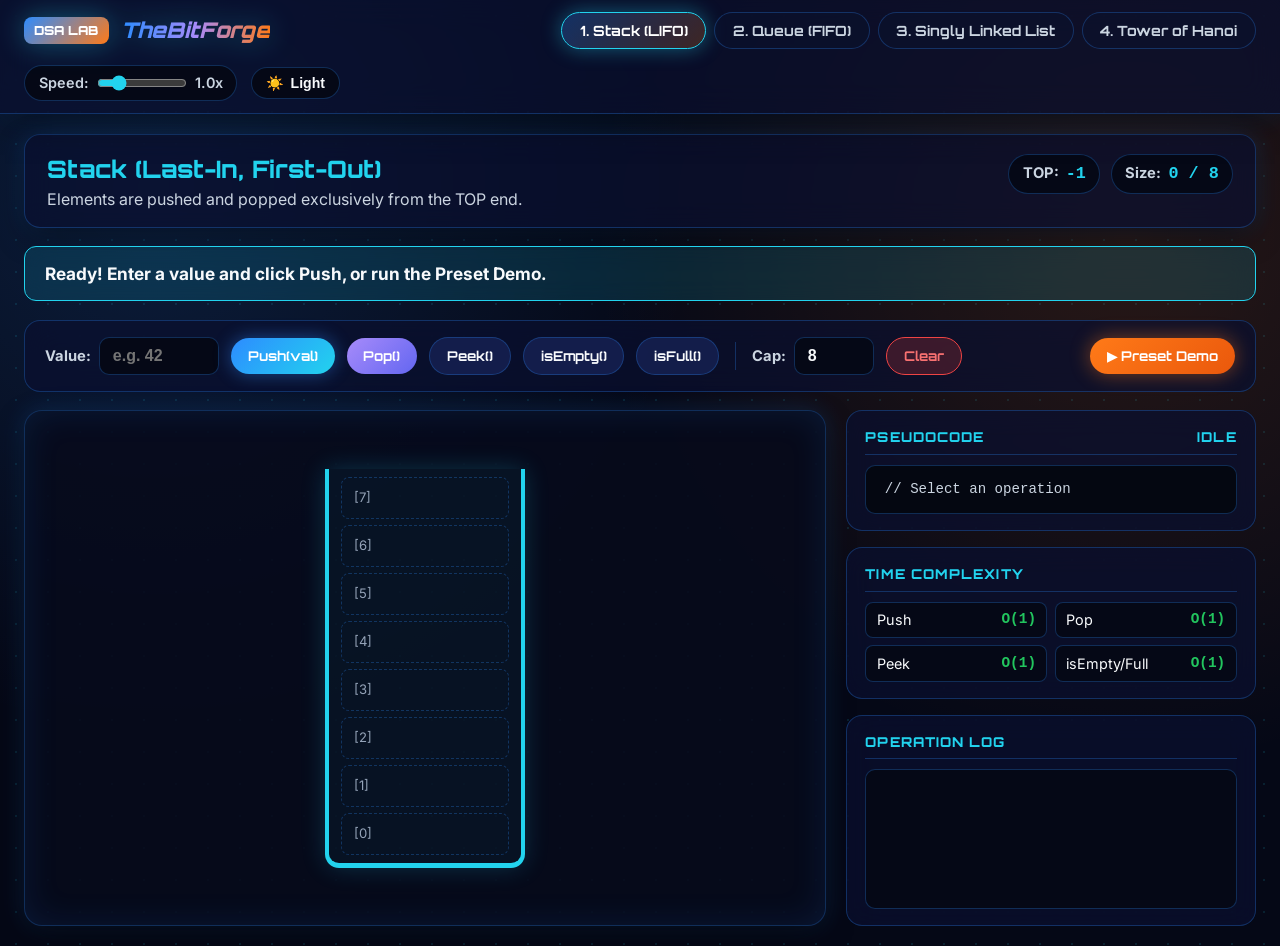
==== dsa-lab.html @ 15dcca4d "Initial website upload" ====
<!DOCTYPE html>
<html lang="en" data-theme="dark">
<head>
  <meta charset="UTF-8">
  <meta name="viewport" content="width=device-width, initial-scale=1.0, viewport-fit=cover">
  <meta name="theme-color" content="#0f5ad6">
  <meta name="apple-mobile-web-app-capable" content="yes">
  <meta name="apple-mobile-web-app-status-bar-style" content="black-translucent">
  <meta name="apple-mobile-web-app-title" content="DS Demo">
  <meta name="application-name" content="DS Demo">
  <meta name="mobile-web-app-capable" content="yes">
  <link rel="icon" type="image/png" sizes="32x32" href="assets/icons/favicon-32.png">
  <link rel="icon" type="image/png" sizes="192x192" href="assets/icons/icon-192.png">
  <link rel="apple-touch-icon" sizes="180x180" href="assets/icons/apple-touch-icon.png">
  <link rel="manifest" href="manifest.json">
  <title>DS Demo — Interactive DSA Lab</title>
  <link rel="preconnect" href="https://fonts.googleapis.com">
  <link rel="preconnect" href="https://fonts.gstatic.com" crossorigin>
  <link href="https://fonts.googleapis.com/css2?family=Inter:wght@400;500;600;700;800&family=Orbitron:ital,wght@0,700;0,800;0,900;1,800;1,900&display=swap" rel="stylesheet">
  <style>
    /* ==========================================================================
       THEBITFORGE NEON-GLOW THEME PALETTE (Dark & Light Modes)
       ========================================================================== */
    :root[data-theme="dark"] {
      --bg-primary: #050816;
      --bg-secondary: rgba(10, 16, 48, 0.72);
      --bg-tertiary: rgba(22, 34, 82, 0.85);
      --bg-canvas: rgba(7, 11, 28, 0.88);
      --text-primary: #f8fafc;
      --text-secondary: #cbd5e1;
      --text-muted: #94a3b8;
      --border-color: rgba(45, 140, 255, 0.28);
      --accent-primary: #22d3ee;
      --accent-blue: #2d8cff;
      --accent-secondary: #a78bfa;
      --accent-orange: #ff7a18;
      --accent-hover: #0284c7;
      --success: #22c55e;
      --success-bg: rgba(34, 197, 94, 0.16);
      --warning: #ff7a18;
      --warning-bg: rgba(255, 122, 24, 0.18);
      --danger: #ef4444;
      --danger-bg: rgba(239, 68, 68, 0.2);
      --info-bg: rgba(34, 211, 238, 0.14);
      --node-bg: rgba(12, 20, 56, 0.9);
      --node-border: #22d3ee;
      --code-bg: #040711;
      --code-highlight: rgba(34, 211, 238, 0.25);
      --shadow: 0 10px 30px -5px rgba(0, 0, 0, 0.65), 0 0 25px rgba(45, 140, 255, 0.2);
    }

    :root[data-theme="light"] {
      --bg-primary: #f1f5f9;
      --bg-secondary: rgba(255, 255, 255, 0.9);
      --bg-tertiary: #e2e8f0;
      --bg-canvas: #f8fafc;
      --text-primary: #0f172a;
      --text-secondary: #334155;
      --text-muted: #64748b;
      --border-color: #cbd5e1;
      --accent-primary: #0284c7;
      --accent-blue: #2563eb;
      --accent-secondary: #7c3aed;
      --accent-orange: #ea580c;
      --accent-hover: #0369a1;
      --success: #16a34a;
      --success-bg: rgba(22, 163, 74, 0.12);
      --warning: #ea580c;
      --warning-bg: rgba(234, 88, 12, 0.12);
      --danger: #dc2626;
      --danger-bg: rgba(220, 38, 38, 0.12);
      --info-bg: rgba(2, 132, 199, 0.12);
      --node-bg: #ffffff;
      --node-border: #0284c7;
      --code-bg: #f1f5f9;
      --code-highlight: rgba(2, 132, 199, 0.22);
      --shadow: 0 10px 25px -5px rgba(15, 23, 42, 0.08);
    }

    * {
      box-sizing: border-box;
      margin: 0;
      padding: 0;
    }

    body {
      font-family: 'Inter', system-ui, -apple-system, sans-serif;
      background-color: var(--bg-primary);
      background-image:
        radial-gradient(circle at 12% 20%, rgba(45, 140, 255, 0.16) 0%, transparent 40%),
        radial-gradient(circle at 88% 25%, rgba(255, 122, 24, 0.14) 0%, transparent 40%),
        radial-gradient(rgba(34, 211, 238, 0.12) 1px, transparent 1px);
      background-size: 100% 100%, 100% 100%, 32px 32px;
      color: var(--text-primary);
      line-height: 1.5;
      font-size: 16px;
      min-height: 100vh;
      display: flex;
      flex-direction: column;
      transition: background-color 0.25s ease, color 0.25s ease;
    }

    header {
      background: var(--bg-secondary);
      backdrop-filter: blur(16px);
      -webkit-backdrop-filter: blur(16px);
      border-bottom: 1px solid var(--border-color);
      padding: 0.75rem 1.5rem;
      display: flex;
      flex-wrap: wrap;
      align-items: center;
      justify-content: space-between;
      gap: 1rem;
      position: sticky;
      top: 0;
      z-index: 100;
      box-shadow: var(--shadow);
    }

    .brand {
      display: flex;
      align-items: center;
      gap: 0.75rem;
      font-family: 'Orbitron', sans-serif;
      font-weight: 900;
      font-style: italic;
      font-size: 1.35rem;
      background: linear-gradient(92deg, var(--accent-primary) 0%, var(--accent-blue) 40%, var(--accent-secondary) 70%, var(--accent-orange) 100%);
      -webkit-background-clip: text;
      background-clip: text;
      color: transparent;
      filter: drop-shadow(0 0 14px rgba(34, 211, 238, 0.35));
    }

    .brand-badge {
      background: linear-gradient(135deg, var(--accent-blue), var(--accent-orange));
      color: #fff;
      padding: 0.25rem 0.65rem;
      border-radius: 8px;
      font-size: 0.78rem;
      font-style: normal;
      font-weight: 900;
      -webkit-text-fill-color: #ffffff;
    }

    nav.tabs {
      display: flex;
      gap: 0.5rem;
      flex-wrap: wrap;
    }

    .tab-btn {
      background: rgba(12, 18, 48, 0.45);
      color: var(--text-secondary);
      border: 1px solid var(--border-color);
      padding: 0.55rem 1.1rem;
      border-radius: 999px;
      font-family: 'Orbitron', sans-serif;
      font-size: 0.88rem;
      font-weight: 700;
      cursor: pointer;
      transition: all 0.25s ease;
    }

    .tab-btn:hover {
      border-color: var(--accent-primary);
      color: var(--text-primary);
      box-shadow: 0 0 15px rgba(34, 211, 238, 0.25);
    }

    .tab-btn.active {
      background: linear-gradient(135deg, rgba(45, 140, 255, 0.28), rgba(255, 122, 24, 0.22));
      color: #ffffff;
      border-color: var(--accent-primary);
      box-shadow: 0 0 20px rgba(34, 211, 238, 0.4);
    }

    .global-controls {
      display: flex;
      align-items: center;
      gap: 0.85rem;
    }

    .speed-control {
      display: flex;
      align-items: center;
      gap: 0.5rem;
      font-size: 0.9rem;
      font-weight: 600;
      color: var(--text-secondary);
      background: var(--bg-primary);
      padding: 0.4rem 0.85rem;
      border-radius: 999px;
      border: 1px solid var(--border-color);
    }

    .speed-control input[type="range"] {
      width: 90px;
      accent-color: var(--accent-primary);
      cursor: pointer;
    }

    .theme-btn {
      background: var(--bg-primary);
      color: var(--text-primary);
      border: 1px solid var(--border-color);
      padding: 0.45rem 0.9rem;
      border-radius: 999px;
      font-size: 0.88rem;
      font-weight: 700;
      cursor: pointer;
      display: flex;
      align-items: center;
      gap: 0.4rem;
      transition: all 0.2s ease;
      text-decoration: none;
    }

    .theme-btn:hover {
      border-color: var(--accent-orange);
      box-shadow: 0 0 15px rgba(255, 122, 24, 0.35);
    }

    main {
      flex: 1;
      max-width: 1600px;
      width: 100%;
      margin: 0 auto;
      padding: 1.25rem 1.5rem;
    }

    .demo-section {
      display: none;
      flex-direction: column;
      gap: 1.15rem;
      animation: fadeIn 0.25s ease;
    }

    .demo-section.active {
      display: flex;
    }

    @keyframes fadeIn {
      from { opacity: 0; transform: translateY(6px); }
      to { opacity: 1; transform: translateY(0); }
    }

    .demo-header {
      display: flex;
      flex-wrap: wrap;
      justify-content: space-between;
      align-items: baseline;
      gap: 1rem;
      background: var(--bg-secondary);
      backdrop-filter: blur(14px);
      padding: 1rem 1.35rem;
      border-radius: 16px;
      border: 1px solid var(--border-color);
      box-shadow: var(--shadow);
    }

    .demo-header h1 {
      font-family: 'Orbitron', sans-serif;
      font-size: 1.5rem;
      font-weight: 800;
      color: var(--accent-primary);
    }

    .demo-header p {
      font-size: 1rem;
      color: var(--text-secondary);
    }

    .stats-badges {
      display: flex;
      gap: 0.65rem;
      flex-wrap: wrap;
      margin-left: auto;
    }

    .stat-badge {
      background: var(--bg-primary);
      border: 1px solid var(--border-color);
      padding: 0.4rem 0.85rem;
      border-radius: 999px;
      font-size: 0.92rem;
      font-weight: 700;
      color: var(--text-secondary);
    }

    .stat-badge span {
      color: var(--accent-primary);
      font-family: ui-monospace, SFMono-Regular, monospace;
      font-size: 1.05rem;
      margin-left: 0.25rem;
    }

    .status-bar {
      padding: 0.85rem 1.25rem;
      border-radius: 12px;
      font-size: 1.08rem;
      font-weight: 700;
      display: flex;
      align-items: center;
      justify-content: space-between;
      border: 1px solid var(--border-color);
      background-color: var(--bg-secondary);
      backdrop-filter: blur(12px);
      transition: all 0.25s ease;
    }

    .status-bar.info { background-color: var(--info-bg); border-color: var(--accent-primary); }
    .status-bar.success { background-color: var(--success-bg); border-color: var(--success); }
    .status-bar.warning { background-color: var(--warning-bg); border-color: var(--warning); }
    .status-bar.error { background-color: var(--danger-bg); border-color: var(--danger); animation: shake 0.35s ease; }

    @keyframes shake {
      0%, 100% { transform: translateX(0); }
      25% { transform: translateX(-6px); }
      75% { transform: translateX(6px); }
    }

    .controls-panel {
      background: var(--bg-secondary);
      backdrop-filter: blur(14px);
      border: 1px solid var(--border-color);
      border-radius: 16px;
      padding: 1rem 1.25rem;
      display: flex;
      flex-wrap: wrap;
      align-items: center;
      gap: 0.75rem;
    }

    .input-group {
      display: flex;
      align-items: center;
      gap: 0.5rem;
    }

    .input-group label {
      font-weight: 700;
      font-size: 0.92rem;
      color: var(--text-secondary);
    }

    input[type="text"],
    input[type="number"],
    select {
      background: var(--bg-primary);
      color: var(--text-primary);
      border: 1px solid var(--border-color);
      padding: 0.55rem 0.8rem;
      border-radius: 10px;
      font-size: 1rem;
      font-weight: 600;
      width: 120px;
    }

    input[type="number"].small-input { width: 80px; }

    .btn {
      background: var(--bg-tertiary);
      color: var(--text-primary);
      border: 1px solid var(--border-color);
      padding: 0.6rem 1.05rem;
      border-radius: 999px;
      font-family: 'Orbitron', sans-serif;
      font-size: 0.84rem;
      font-weight: 700;
      cursor: pointer;
      transition: all 0.2s ease;
    }

    .btn:hover:not(:disabled) {
      transform: translateY(-2px);
      border-color: var(--accent-primary);
      box-shadow: 0 0 16px rgba(34, 211, 238, 0.35);
    }

    .btn:disabled { opacity: 0.45; cursor: not-allowed; }

    .btn-primary {
      background: linear-gradient(135deg, var(--accent-blue), var(--accent-primary));
      color: #fff;
      border: none;
      box-shadow: 0 0 18px rgba(45, 140, 255, 0.45);
    }

    .btn-secondary {
      background: linear-gradient(135deg, var(--accent-secondary), #6366f1);
      color: #fff;
      border: none;
    }

    .btn-danger {
      background: var(--danger-bg);
      color: #f87171;
      border-color: var(--danger);
    }

    .btn-demo {
      background: linear-gradient(135deg, var(--accent-orange), #ea580c);
      color: #fff;
      border: none;
      margin-left: auto;
      box-shadow: 0 0 20px rgba(255, 122, 24, 0.45);
    }

    .divider { width: 1px; height: 28px; background: var(--border-color); margin: 0 0.25rem; }

    .workspace-grid {
      display: grid;
      grid-template-columns: 1fr 410px;
      gap: 1.25rem;
      align-items: stretch;
    }

    @media (max-width: 1150px) {
      .workspace-grid { grid-template-columns: 1fr; }
    }

    .viz-canvas {
      background: var(--bg-canvas);
      border: 1px solid var(--border-color);
      border-radius: 18px;
      min-height: 450px;
      padding: 1.5rem;
      display: flex;
      flex-direction: column;
      align-items: center;
      justify-content: center;
      position: relative;
      overflow-x: auto;
      box-shadow: inset 0 0 35px rgba(45, 140, 255, 0.12), var(--shadow);
    }

    .side-panels { display: flex; flex-direction: column; gap: 1rem; }

    .panel {
      background: var(--bg-secondary);
      backdrop-filter: blur(14px);
      border: 1px solid var(--border-color);
      border-radius: 16px;
      padding: 1rem 1.15rem;
      display: flex;
      flex-direction: column;
      gap: 0.6rem;
    }

    .panel-title {
      font-family: 'Orbitron', sans-serif;
      font-size: 0.85rem;
      text-transform: uppercase;
      letter-spacing: 0.08em;
      color: var(--accent-primary);
      font-weight: 800;
      border-bottom: 1px solid var(--border-color);
      padding-bottom: 0.4rem;
      display: flex;
      justify-content: space-between;
    }

    .pseudocode {
      background: var(--code-bg);
      border-radius: 10px;
      padding: 0.65rem;
      font-family: ui-monospace, SFMono-Regular, monospace;
      font-size: 0.88rem;
      line-height: 1.55;
      overflow-x: auto;
      border: 1px solid var(--border-color);
    }

    .code-line { padding: 0.15rem 0.5rem; border-radius: 4px; white-space: pre; color: var(--text-secondary); }
    .code-line.active { background-color: var(--code-highlight); color: var(--text-primary); font-weight: 700; border-left: 3px solid var(--accent-primary); }

    .complexity-grid { display: grid; grid-template-columns: repeat(2, 1fr); gap: 0.45rem; font-size: 0.9rem; }
    .complexity-item { background: var(--bg-primary); padding: 0.4rem 0.65rem; border-radius: 8px; display: flex; justify-content: space-between; border: 1px solid var(--border-color); }
    .complexity-item strong { font-family: ui-monospace, monospace; color: var(--success); }
    .complexity-item strong.linear { color: var(--warning); }
    .complexity-item strong.exp { color: var(--danger); }

    .op-log {
      background: var(--bg-primary);
      border: 1px solid var(--border-color);
      border-radius: 10px;
      height: 140px;
      overflow-y: auto;
      padding: 0.55rem 0.75rem;
      font-family: ui-monospace, monospace;
      font-size: 0.86rem;
      display: flex;
      flex-direction: column;
      gap: 0.3rem;
    }

    .log-entry { padding: 0.2rem 0.4rem; border-radius: 4px; border-left: 3px solid var(--accent-primary); background: var(--bg-secondary); }
    .log-entry.error { border-left-color: var(--danger); color: var(--danger); }

    /* STACK */
    .stack-bucket {
      width: 200px;
      border-left: 4px solid var(--accent-primary);
      border-right: 4px solid var(--accent-primary);
      border-bottom: 5px solid var(--accent-primary);
      border-radius: 0 0 14px 14px;
      padding: 8px 12px;
      display: flex;
      flex-direction: column-reverse;
      gap: 6px;
      background: rgba(34, 211, 238, 0.04);
      box-shadow: 0 0 25px rgba(34, 211, 238, 0.2);
    }
    .stack-slot { height: 42px; width: 100%; border: 1px dashed var(--border-color); border-radius: 8px; display: flex; align-items: center; padding: 0 0.75rem; position: relative; font-size: 0.82rem; color: var(--text-muted); }
    .stack-element {
      position: absolute; inset: 0;
      background: linear-gradient(135deg, var(--accent-blue), var(--accent-secondary));
      color: #fff; font-weight: 800; font-size: 1.15rem; border-radius: 7px;
      display: flex; align-items: center; justify-content: center;
      box-shadow: 0 0 15px rgba(45, 140, 255, 0.45);
      transition: transform calc(0.4s / var(--speed-mult, 1)) ease, opacity calc(0.4s / var(--speed-mult, 1)) ease;
    }
    .stack-element.entering, .stack-element.leaving { transform: translateY(-130px) scale(0.9); opacity: 0; }
    .stack-element.peeking { background: linear-gradient(135deg, var(--accent-orange), #f59e0b); transform: scale(1.06); }
    .top-pointer-badge { position: absolute; right: -130px; background: var(--accent-orange); color: #fff; font-weight: 900; font-size: 0.86rem; padding: 0.2rem 0.6rem; border-radius: 6px; white-space: nowrap; }

    /* QUEUE */
    .queue-mode-toggle { display: inline-flex; background: var(--bg-primary); border: 1px solid var(--border-color); border-radius: 999px; overflow: hidden; }
    .queue-mode-btn { padding: 0.45rem 1rem; border: none; background: transparent; color: var(--text-secondary); font-weight: 700; cursor: pointer; font-size: 0.88rem; }
    .queue-mode-btn.active { background: var(--accent-primary); color: #050816; }
    .queue-track { display: flex; align-items: center; gap: 10px; padding: 2.5rem 1.25rem; border-top: 3px solid var(--accent-primary); border-bottom: 3px solid var(--accent-primary); border-radius: 12px; }
    .queue-track.circular-mode { border: 2px dashed var(--accent-orange); border-radius: 24px; }
    .queue-cell { width: 74px; height: 74px; border: 1px dashed var(--border-color); border-radius: 10px; display: flex; align-items: center; justify-content: center; position: relative; background: var(--bg-secondary); }
    .queue-cell-index { position: absolute; bottom: -24px; font-size: 0.8rem; font-family: monospace; color: var(--text-muted); }
    .queue-item { width: 100%; height: 100%; background: linear-gradient(135deg, var(--accent-blue), var(--accent-secondary)); color: #fff; font-weight: 800; font-size: 1.2rem; border-radius: 8px; display: flex; align-items: center; justify-content: center; transition: all calc(0.4s / var(--speed-mult, 1)) ease; }
    .queue-item.entering { transform: translateX(80px); opacity: 0; }
    .queue-item.leaving { transform: translateX(-80px); opacity: 0; }
    .queue-item.peeking { background: linear-gradient(135deg, var(--accent-orange), #f59e0b); }
    .q-pointer { position: absolute; font-size: 0.75rem; font-weight: 900; padding: 0.15rem 0.45rem; border-radius: 4px; white-space: nowrap; }
    .q-pointer.front-ptr { top: -32px; background: var(--success); color: #fff; }
    .q-pointer.rear-ptr { bottom: -48px; background: var(--accent-orange); color: #fff; }

    /* LINKED LIST */
    .sll-stage { display: flex; align-items: center; flex-wrap: wrap; gap: 0.4rem; width: 100%; padding: 2rem 1rem; }
    .sll-head-badge { background: var(--accent-secondary); color: #fff; font-weight: 900; padding: 0.45rem 0.8rem; border-radius: 8px; }
    .sll-node-wrapper { display: flex; align-items: center; position: relative; margin: 1.2rem 0; transition: all calc(0.35s / var(--speed-mult, 1)) ease; }
    .sll-node-wrapper.entering { transform: translateY(-40px); opacity: 0; }
    .sll-node-wrapper.leaving { transform: translateY(40px); opacity: 0; }
    .sll-node { display: flex; border: 2px solid var(--node-border); border-radius: 10px; overflow: hidden; background: var(--node-bg); }
    .sll-node.current { border-color: var(--accent-orange); box-shadow: 0 0 18px var(--accent-orange); }
    .sll-node.found { border-color: var(--success); box-shadow: 0 0 20px var(--success); }
    .sll-node-data { padding: 0.6rem 0.95rem; font-weight: 800; font-size: 1.15rem; border-right: 1px solid var(--border-color); }
    .sll-node-next { padding: 0.6rem; font-family: monospace; font-size: 0.82rem; color: var(--accent-primary); display: flex; align-items: center; }
    .sll-index-tag { position: absolute; bottom: -22px; left: 14px; font-size: 0.78rem; color: var(--text-muted); font-family: monospace; }
    .sll-ptr-tag { position: absolute; top: -30px; left: 8px; background: var(--accent-orange); color: #fff; font-size: 0.75rem; font-weight: 800; padding: 0.1rem 0.45rem; border-radius: 4px; white-space: nowrap; }
    .sll-arrow { font-size: 1.5rem; font-weight: 900; color: var(--accent-primary); margin: 0 0.3rem; }
    .sll-null { background: var(--bg-tertiary); color: var(--danger); border: 1px dashed var(--danger); padding: 0.45rem 0.75rem; border-radius: 8px; font-family: monospace; font-weight: 900; }

    /* HANOI */
    .hanoi-stage { display: flex; flex-direction: column; align-items: center; width: 100%; gap: 1.25rem; }
    .hanoi-move-banner { background: var(--bg-secondary); border: 1px solid var(--accent-primary); padding: 0.5rem 1.35rem; border-radius: 999px; font-weight: 800; color: var(--accent-primary); }
    .hanoi-rods-area { display: grid; grid-template-columns: repeat(3, 1fr); gap: 1.25rem; width: 100%; max-width: 880px; padding-top: 2rem; }
    .hanoi-rod-column { display: flex; flex-direction: column; align-items: center; cursor: pointer; padding: 0.75rem; border-radius: 14px; border: 1px solid transparent; }
    .hanoi-rod-column.selected { background: rgba(34, 211, 238, 0.1); border-color: var(--accent-primary); }
    .hanoi-peg-container { width: 100%; height: 230px; display: flex; flex-direction: column-reverse; align-items: center; position: relative; padding-bottom: 12px; }
    .hanoi-peg-pole { position: absolute; bottom: 12px; width: 10px; height: 200px; background: var(--border-color); border-radius: 5px 5px 0 0; }
    .hanoi-peg-base { position: absolute; bottom: 0; width: 90%; height: 10px; background: var(--accent-primary); border-radius: 5px; box-shadow: 0 0 12px var(--accent-primary); }
    .hanoi-disc { height: 26px; border-radius: 13px; z-index: 3; display: flex; align-items: center; justify-content: center; color: #fff; font-weight: 800; font-size: 0.85rem; margin-bottom: 3px; transition: transform calc(0.3s / var(--speed-mult, 1)) ease; }
    .hanoi-disc.lifted { transform: translateY(-40px) scale(1.05); outline: 2px solid #fff; }
    .hanoi-rod-label { margin-top: 0.65rem; font-family: 'Orbitron', sans-serif; font-weight: 700; font-size: 0.95rem; }
  </style>
</head>
<body>
  <header>
    <div class="brand">
      <span class="brand-badge">DSA LAB</span>
      <span>TheBitForge</span>
    </div>

    <nav class="tabs" role="tablist" aria-label="Data Structure Demos">
      <button class="tab-btn active" role="tab" aria-selected="true" id="tab-stack" onclick="switchTab('stack')">1. Stack (LIFO)</button>
      <button class="tab-btn" role="tab" aria-selected="false" id="tab-queue" onclick="switchTab('queue')">2. Queue (FIFO)</button>
      <button class="tab-btn" role="tab" aria-selected="false" id="tab-sll" onclick="switchTab('sll')">3. Singly Linked List</button>
      <button class="tab-btn" role="tab" aria-selected="false" id="tab-hanoi" onclick="switchTab('hanoi')">4. Tower of Hanoi</button>
    </nav>

    <div class="global-controls">
      <div class="speed-control">
        <label for="speed-slider">Speed:</label>
        <input type="range" id="speed-slider" min="0.5" max="3" step="0.25" value="1" oninput="updateSpeed(this.value)">
        <span id="speed-label">1.0x</span>
      </div>
      <button class="theme-btn" id="theme-toggle" onclick="toggleTheme()">
        <span id="theme-icon">☀️</span> <span id="theme-text">Light</span>
      </button>
    </div>
  </header>

  <main>
    <!-- 1. STACK -->
    <section id="sec-stack" class="demo-section active">
      <div class="demo-header">
        <div>
          <h1>Stack (Last-In, First-Out)</h1>
          <p>Elements are pushed and popped exclusively from the TOP end.</p>
        </div>
        <div class="stats-badges">
          <div class="stat-badge">TOP: <span id="stack-top-stat">-1</span></div>
          <div class="stat-badge">Size: <span id="stack-size-stat">0 / 8</span></div>
        </div>
      </div>
      <div id="stack-status" class="status-bar info"><span>Ready! Enter a value and click Push, or run the Preset Demo.</span></div>
      <div class="controls-panel">
        <div class="input-group">
          <label for="stack-input">Value:</label>
          <input type="text" id="stack-input" placeholder="e.g. 42" maxlength="8">
        </div>
        <button class="btn btn-primary" onclick="stackViz.push()">Push(val)</button>
        <button class="btn btn-secondary" onclick="stackViz.pop()">Pop()</button>
        <button class="btn" onclick="stackViz.peek()">Peek()</button>
        <button class="btn" onclick="stackViz.isEmpty()">isEmpty()</button>
        <button class="btn" onclick="stackViz.isFull()">isFull()</button>
        <div class="divider"></div>
        <div class="input-group">
          <label for="stack-cap-input">Cap:</label>
          <input type="number" id="stack-cap-input" class="small-input" min="3" max="12" value="8" onchange="stackViz.setCapacity(this.value)">
        </div>
        <button class="btn btn-danger" onclick="stackViz.clear()">Clear</button>
        <button class="btn btn-demo" onclick="stackViz.runDemo()">▶ Preset Demo</button>
      </div>
      <div class="workspace-grid">
        <div class="viz-canvas">
          <div id="stack-bucket" class="stack-bucket"></div>
        </div>
        <div class="side-panels">
          <div class="panel">
            <div class="panel-title"><span>Pseudocode</span><span id="stack-op-name">Idle</span></div>
            <div id="stack-code" class="pseudocode"><div class="code-line">// Select an operation</div></div>
          </div>
          <div class="panel">
            <div class="panel-title">Time Complexity</div>
            <div class="complexity-grid">
              <div class="complexity-item"><span>Push</span><strong>O(1)</strong></div>
              <div class="complexity-item"><span>Pop</span><strong>O(1)</strong></div>
              <div class="complexity-item"><span>Peek</span><strong>O(1)</strong></div>
              <div class="complexity-item"><span>isEmpty/Full</span><strong>O(1)</strong></div>
            </div>
          </div>
          <div class="panel">
            <div class="panel-title">Operation Log</div>
            <div id="stack-log" class="op-log"></div>
          </div>
        </div>
      </div>
    </section>

    <!-- 2. QUEUE -->
    <section id="sec-queue" class="demo-section">
      <div class="demo-header">
        <div>
          <h1>Queue (First-In, First-Out)</h1>
          <p>Elements enter at REAR (enqueue) and leave from FRONT (dequeue).</p>
        </div>
        <div class="stats-badges">
          <div class="stat-badge">Mode: <span id="queue-mode-stat">Simple</span></div>
          <div class="stat-badge">FRONT: <span id="queue-front-stat">-1</span></div>
          <div class="stat-badge">REAR: <span id="queue-rear-stat">-1</span></div>
          <div class="stat-badge">Size: <span id="queue-size-stat">0 / 8</span></div>
        </div>
      </div>
      <div id="queue-status" class="status-bar info"><span>Ready! Enqueue elements or toggle Simple / Circular Queue.</span></div>
      <div class="controls-panel">
        <div class="queue-mode-toggle">
          <button id="q-mode-simple" class="queue-mode-btn active" onclick="queueViz.setMode('simple')">Simple</button>
          <button id="q-mode-circular" class="queue-mode-btn" onclick="queueViz.setMode('circular')">Circular</button>
        </div>
        <div class="input-group">
          <label for="queue-input">Value:</label>
          <input type="text" id="queue-input" placeholder="e.g. A1" maxlength="8">
        </div>
        <button class="btn btn-primary" onclick="queueViz.enqueue()">Enqueue</button>
        <button class="btn btn-secondary" onclick="queueViz.dequeue()">Dequeue</button>
        <button class="btn" onclick="queueViz.peek()">Peek</button>
        <button class="btn" onclick="queueViz.isEmpty()">isEmpty</button>
        <button class="btn" onclick="queueViz.isFull()">isFull</button>
        <button class="btn btn-danger" onclick="queueViz.clear()">Clear</button>
        <button class="btn btn-demo" onclick="queueViz.runDemo()">▶ Preset Demo</button>
      </div>
      <div class="workspace-grid">
        <div class="viz-canvas">
          <div id="queue-wrap-hint" style="display:none; color:var(--accent-orange); margin-bottom:1rem; font-weight:700;">↻ Circular Modulo Wrap-Around Active</div>
          <div id="queue-track" class="queue-track"></div>
        </div>
        <div class="side-panels">
          <div class="panel">
            <div class="panel-title"><span>Pseudocode</span><span id="queue-op-name">Idle</span></div>
            <div id="queue-code" class="pseudocode"><div class="code-line">// Select an operation</div></div>
          </div>
          <div class="panel">
            <div class="panel-title">Time Complexity</div>
            <div class="complexity-grid">
              <div class="complexity-item"><span>Enqueue</span><strong>O(1)</strong></div>
              <div class="complexity-item"><span>Dequeue</span><strong>O(1)</strong></div>
              <div class="complexity-item"><span>Peek</span><strong>O(1)</strong></div>
              <div class="complexity-item"><span>isEmpty/Full</span><strong>O(1)</strong></div>
            </div>
          </div>
          <div class="panel">
            <div class="panel-title">Operation Log</div>
            <div id="queue-log" class="op-log"></div>
          </div>
        </div>
      </div>
    </section>

    <!-- 3. SINGLY LINKED LIST -->
    <section id="sec-sll" class="demo-section">
      <div class="demo-header">
        <div>
          <h1>Singly Linked List</h1>
          <p>Dynamic nodes with a data field and next pointer terminated by NULL.</p>
        </div>
        <div class="stats-badges">
          <div class="stat-badge">HEAD: <span id="sll-head-stat">NULL</span></div>
          <div class="stat-badge">Length: <span id="sll-len-stat">0</span></div>
        </div>
      </div>
      <div id="sll-status" class="status-bar info"><span>Ready! Insert, Delete, Search, Traverse, or Reverse nodes.</span></div>
      <div class="controls-panel">
        <div class="input-group">
          <label for="sll-val-input">Val:</label>
          <input type="text" id="sll-val-input" placeholder="25" maxlength="6">
        </div>
        <div class="input-group">
          <label for="sll-pos-input">Pos:</label>
          <input type="number" id="sll-pos-input" class="small-input" min="0" max="20" value="1">
        </div>
        <button class="btn btn-primary" onclick="sllViz.insertHead()">Ins Head</button>
        <button class="btn btn-primary" onclick="sllViz.insertTail()">Ins Tail</button>
        <button class="btn btn-primary" onclick="sllViz.insertAtPos()">Ins @ Pos</button>
        <button class="btn btn-secondary" onclick="sllViz.deleteHead()">Del Head</button>
        <button class="btn btn-secondary" onclick="sllViz.deleteTail()">Del Tail</button>
        <button class="btn btn-secondary" onclick="sllViz.deleteByValue()">Del Val</button>
        <button class="btn" onclick="sllViz.searchByValue()">Search</button>
        <button class="btn" onclick="sllViz.traverse()">Traverse</button>
        <button class="btn" onclick="sllViz.reverse()">Reverse</button>
        <button class="btn btn-danger" onclick="sllViz.clear()">Clear</button>
        <button class="btn btn-demo" onclick="sllViz.runDemo()">▶ Preset Demo</button>
      </div>
      <div class="workspace-grid">
        <div class="viz-canvas"><div id="sll-stage" class="sll-stage"></div></div>
        <div class="side-panels">
          <div class="panel">
            <div class="panel-title"><span>Pseudocode</span><span id="sll-op-name">Idle</span></div>
            <div id="sll-code" class="pseudocode"><div class="code-line">// Select an operation</div></div>
          </div>
          <div class="panel">
            <div class="panel-title">Time Complexity</div>
            <div class="complexity-grid">
              <div class="complexity-item"><span>Ins/Del Head</span><strong>O(1)</strong></div>
              <div class="complexity-item"><span>Ins/Del Tail</span><strong class="linear">O(n)</strong></div>
              <div class="complexity-item"><span>Search</span><strong class="linear">O(n)</strong></div>
              <div class="complexity-item"><span>Reverse</span><strong class="linear">O(n)</strong></div>
            </div>
          </div>
          <div class="panel">
            <div class="panel-title">Operation Log</div>
            <div id="sll-log" class="op-log"></div>
          </div>
        </div>
      </div>
    </section>

    <!-- 4. TOWER OF HANOI -->
    <section id="sec-hanoi" class="demo-section">
      <div class="demo-header">
        <div>
          <h1>Tower of Hanoi</h1>
          <p>Move all discs from Rod A to Rod C without placing a larger disc onto a smaller one.</p>
        </div>
        <div class="stats-badges">
          <div class="stat-badge">Discs: <span id="hanoi-n-stat">3</span></div>
          <div class="stat-badge">Moves: <span id="hanoi-moves-stat">0</span></div>
          <div class="stat-badge">Min (2ⁿ-1): <span id="hanoi-min-stat">7</span></div>
        </div>
      </div>
      <div id="hanoi-status" class="status-bar info"><span>Click rods to move discs manually or run Auto-Solve!</span></div>
      <div class="controls-panel">
        <div class="input-group">
          <label for="hanoi-discs-select">Discs:</label>
          <select id="hanoi-discs-select" onchange="hanoiViz.changeDiscs(this.value)">
            <option value="3" selected>3 Discs</option>
            <option value="4">4 Discs</option>
            <option value="5">5 Discs</option>
            <option value="6">6 Discs</option>
            <option value="7">7 Discs</option>
          </select>
        </div>
        <button class="btn btn-primary" id="hanoi-play-btn" onclick="hanoiViz.playAuto()">▶ Auto-Solve</button>
        <button class="btn btn-secondary" id="hanoi-pause-btn" onclick="hanoiViz.pauseAuto()" disabled>⏸ Pause</button>
        <button class="btn" id="hanoi-step-btn" onclick="hanoiViz.stepAuto()">⏭ Step</button>
        <button class="btn btn-danger" onclick="hanoiViz.reset()">Reset</button>
        <button class="btn btn-demo" onclick="hanoiViz.runDemo()">▶ Preset Demo</button>
      </div>
      <div class="workspace-grid">
        <div class="viz-canvas">
          <div class="hanoi-stage">
            <div id="hanoi-move-banner" class="hanoi-move-banner">Ready</div>
            <div class="hanoi-rods-area">
              <div class="hanoi-rod-column" id="hanoi-col-A" onclick="hanoiViz.handleRodClick('A')">
                <div class="hanoi-peg-container" id="hanoi-peg-A"><div class="hanoi-peg-pole"></div><div class="hanoi-peg-base"></div></div>
                <div class="hanoi-rod-label">ROD A</div>
              </div>
              <div class="hanoi-rod-column" id="hanoi-col-B" onclick="hanoiViz.handleRodClick('B')">
                <div class="hanoi-peg-container" id="hanoi-peg-B"><div class="hanoi-peg-pole"></div><div class="hanoi-peg-base"></div></div>
                <div class="hanoi-rod-label">ROD B</div>
              </div>
              <div class="hanoi-rod-column" id="hanoi-col-C" onclick="hanoiViz.handleRodClick('C')">
                <div class="hanoi-peg-container" id="hanoi-peg-C"><div class="hanoi-peg-pole"></div><div class="hanoi-peg-base"></div></div>
                <div class="hanoi-rod-label">ROD C</div>
              </div>
            </div>
          </div>
        </div>
        <div class="side-panels">
          <div class="panel">
            <div class="panel-title"><span>Recursive Pseudocode</span><span>hanoi(n, A, B, C)</span></div>
            <div id="hanoi-code" class="pseudocode">
              <div class="code-line" id="hc-0">function hanoi(n, from, aux, to):</div>
              <div class="code-line" id="hc-1">  if n == 1:</div>
              <div class="code-line" id="hc-2">    move disc 1 from 'from' to 'to'</div>
              <div class="code-line" id="hc-3">    return</div>
              <div class="code-line" id="hc-4">  hanoi(n - 1, from, to, aux)</div>
              <div class="code-line" id="hc-5">  move disc n from 'from' to 'to'</div>
              <div class="code-line" id="hc-6">  hanoi(n - 1, aux, from, to)</div>
            </div>
          </div>
          <div class="panel">
            <div class="panel-title">Complexity</div>
            <div class="complexity-grid">
              <div class="complexity-item"><span>Time</span><strong class="exp">O(2ⁿ)</strong></div>
              <div class="complexity-item"><span>Space</span><strong class="linear">O(n)</strong></div>
            </div>
          </div>
          <div class="panel">
            <div class="panel-title">Operation Log</div>
            <div id="hanoi-log" class="op-log"></div>
          </div>
        </div>
      </div>
    </section>
  </main>

  <script>
    let speedMultiplier = 1.0;
    function updateSpeed(val) {
      speedMultiplier = parseFloat(val);
      document.getElementById('speed-label').textContent = speedMultiplier + 'x';
      document.documentElement.style.setProperty('--speed-mult', speedMultiplier);
    }
    function sleep(ms) { return new Promise(r => setTimeout(r, ms / speedMultiplier)); }
    function toggleTheme() {
      const root = document.documentElement;
      const next = root.getAttribute('data-theme') === 'dark' ? 'light' : 'dark';
      root.setAttribute('data-theme', next);
      document.getElementById('theme-icon').textContent = next === 'dark' ? '☀️' : '🌙';
      document.getElementById('theme-text').textContent = next === 'dark' ? 'Light' : 'Dark';
    }
    function switchTab(tabId) {
      ['stack', 'queue', 'sll', 'hanoi'].forEach(t => {
        document.getElementById('tab-' + t).classList.toggle('active', t === tabId);
        document.getElementById('sec-' + t).classList.toggle('active', t === tabId);
      });
    }
    function setStatus(prefix, msg, type = 'info') {
      const bar = document.getElementById(`${prefix}-status`);
      bar.className = `status-bar ${type}`;
      bar.innerHTML = `<span>${msg}</span>`;
    }
    function addLog(prefix, msg, isErr = false) {
      const box = document.getElementById(`${prefix}-log`);
      const el = document.createElement('div');
      el.className = 'log-entry' + (isErr ? ' error' : '');
      el.textContent = msg;
      box.prepend(el);
    }
    function renderPseudocode(prefix, opName, lines, activeIdx = -1) {
      document.getElementById(`${prefix}-op-name`).textContent = opName;
      document.getElementById(`${prefix}-code`).innerHTML = lines.map((l, i) =>
        `<div class="code-line ${i === activeIdx ? 'active' : ''}">${l}</div>`
      ).join('');
    }

    class StackVisualizer {
      constructor() { this.capacity = 8; this.items = []; this.busy = false; this.renderBucket(); }
      renderBucket(stateMap = {}) {
        const b = document.getElementById('stack-bucket');
        b.innerHTML = '';
        const top = this.items.length - 1;
        for (let i = 0; i < this.capacity; i++) {
          const s = document.createElement('div');
          s.className = 'stack-slot';
          s.innerHTML = `<span>[${i}]</span>`;
          if (i < this.items.length) {
            const el = document.createElement('div');
            el.className = 'stack-element ' + (stateMap[i] || '');
            el.textContent = this.items[i];
            s.appendChild(el);
          }
          if (i === top) {
            const p = document.createElement('div');
            p.className = 'top-pointer-badge';
            p.textContent = `◀ TOP (${top})`;
            s.appendChild(p);
          }
          b.appendChild(s);
        }
        document.getElementById('stack-top-stat').textContent = top;
        document.getElementById('stack-size-stat').textContent = `${this.items.length} / ${this.capacity}`;
      }
      setCapacity(c) {
        if (this.busy) return;
        this.capacity = Math.max(3, Math.min(12, parseInt(c, 10) || 8));
        this.items = this.items.slice(0, this.capacity);
        this.renderBucket();
      }
      async push(v = null) {
        if (this.busy) return;
        const inp = document.getElementById('stack-input');
        const val = v !== null ? String(v) : inp.value.trim();
        if (!val) return setStatus('stack', 'Enter a value to push.', 'warning');
        if (this.items.length >= this.capacity) {
          addLog('stack', `Push(${val}) → Stack Overflow`, true);
          return setStatus('stack', 'Stack Overflow!', 'error');
        }
        this.busy = true;
        this.items.push(val);
        const idx = this.items.length - 1;
        renderPseudocode('stack', 'Push', ['if top == cap-1: return OVERFLOW', 'stack[++top] = ' + val], 1);
        this.renderBucket({ [idx]: 'entering' });
        await sleep(50);
        this.renderBucket();
        if (v === null) inp.value = '';
        setStatus('stack', `Pushed "${val}" at TOP [${idx}].`, 'success');
        addLog('stack', `Push(${val})`);
        await sleep(300);
        this.busy = false;
      }
      async pop() {
        if (this.busy) return;
        if (!this.items.length) {
          addLog('stack', 'Pop() → Stack Underflow', true);
          return setStatus('stack', 'Stack Underflow!', 'error');
        }
        this.busy = true;
        const idx = this.items.length - 1;
        const val = this.items[idx];
        renderPseudocode('stack', 'Pop', ['if top == -1: return UNDERFLOW', 'return stack[top--]'], 1);
        this.renderBucket({ [idx]: 'leaving' });
        await sleep(380);
        this.items.pop();
        this.renderBucket();
        setStatus('stack', `Popped "${val}".`, 'success');
        addLog('stack', `Pop() → ${val}`);
        this.busy = false;
      }
      async peek() {
        if (this.busy || !this.items.length) return setStatus('stack', 'Stack is empty!', 'error');
        const idx = this.items.length - 1;
        this.renderBucket({ [idx]: 'peeking' });
        setStatus('stack', `TOP is "${this.items[idx]}".`, 'info');
        await sleep(500);
        this.renderBucket();
      }
      isEmpty() { setStatus('stack', `isEmpty() → ${this.items.length === 0}`, 'info'); }
      isFull() { setStatus('stack', `isFull() → ${this.items.length >= this.capacity}`, 'info'); }
      clear() { if (!this.busy) { this.items = []; this.renderBucket(); setStatus('stack', 'Cleared.', 'info'); } }
      async runDemo() {
        this.clear();
        await this.push(10); await sleep(300);
        await this.push(20); await sleep(300);
        await this.push(30); await sleep(300);
        await this.pop();
      }
    }

    class QueueVisualizer {
      constructor() { this.capacity = 8; this.mode = 'simple'; this.clear(); }
      setMode(m) {
        if (this.busy) return;
        this.mode = m;
        document.getElementById('q-mode-simple').classList.toggle('active', m === 'simple');
        document.getElementById('q-mode-circular').classList.toggle('active', m === 'circular');
        document.getElementById('queue-mode-stat').textContent = m === 'simple' ? 'Simple' : 'Circular';
        document.getElementById('queue-track').classList.toggle('circular-mode', m === 'circular');
        document.getElementById('queue-wrap-hint').style.display = m === 'circular' ? 'block' : 'none';
        this.clear();
      }
      renderTrack(stateMap = {}) {
        const t = document.getElementById('queue-track');
        t.innerHTML = '';
        for (let i = 0; i < this.capacity; i++) {
          const c = document.createElement('div');
          c.className = 'queue-cell';
          if (i === this.front && this.size > 0) c.innerHTML += `<div class="q-pointer front-ptr">FRONT [${i}]</div>`;
          if (i === this.rear && this.size > 0) c.innerHTML += `<div class="q-pointer rear-ptr">REAR [${i}]</div>`;
          if (this.arr[i] !== null) c.innerHTML += `<div class="queue-item ${stateMap[i] || ''}">${this.arr[i]}</div>`;
          c.innerHTML += `<div class="queue-cell-index">[${i}]</div>`;
          t.appendChild(c);
        }
        document.getElementById('queue-front-stat').textContent = this.front;
        document.getElementById('queue-rear-stat').textContent = this.rear;
        document.getElementById('queue-size-stat').textContent = `${this.size} / ${this.capacity}`;
      }
      checkFull() { return this.mode === 'simple' ? this.rear === this.capacity - 1 : this.size === this.capacity; }
      async enqueue(v = null) {
        if (this.busy) return;
        const inp = document.getElementById('queue-input');
        const val = v !== null ? String(v) : inp.value.trim();
        if (!val) return setStatus('queue', 'Enter a value.', 'warning');
        if (this.checkFull()) return setStatus('queue', 'Queue is Full / Overflow!', 'error');
        this.busy = true;
        if (this.front === -1) this.front = 0;
        this.rear = this.mode === 'circular' ? (this.rear + 1) % this.capacity : this.rear + 1;
        this.arr[this.rear] = val;
        this.size++;
        renderPseudocode('queue', 'Enqueue', ['rear = (rear + 1) % N', 'queue[rear] = ' + val], 1);
        this.renderTrack({ [this.rear]: 'entering' });
        await sleep(50);
        this.renderTrack();
        if (v === null) inp.value = '';
        setStatus('queue', `Enqueued "${val}" at [${this.rear}].`, 'success');
        addLog('queue', `Enqueue(${val})`);
        await sleep(300);
        this.busy = false;
      }
      async dequeue() {
        if (this.busy) return;
        if (!this.size) return setStatus('queue', 'Queue is empty!', 'error');
        this.busy = true;
        const idx = this.front;
        const val = this.arr[idx];
        this.renderTrack({ [idx]: 'leaving' });
        await sleep(380);
        this.arr[idx] = null;
        this.size--;
        if (!this.size) { this.front = -1; this.rear = -1; }
        else { this.front = this.mode === 'circular' ? (this.front + 1) % this.capacity : this.front + 1; }
        this.renderTrack();
        setStatus('queue', `Dequeued "${val}".`, 'success');
        addLog('queue', `Dequeue() → ${val}`);
        this.busy = false;
      }
      async peek() {
        if (!this.size) return setStatus('queue', 'Queue is empty!', 'error');
        this.renderTrack({ [this.front]: 'peeking' });
        setStatus('queue', `FRONT is "${this.arr[this.front]}".`, 'info');
        await sleep(500);
        this.renderTrack();
      }
      isEmpty() { setStatus('queue', `isEmpty() → ${this.size === 0}`, 'info'); }
      isFull() { setStatus('queue', `isFull() → ${this.checkFull()}`, 'info'); }
      clear() {
        this.arr = new Array(8).fill(null);
        this.front = -1; this.rear = -1; this.size = 0;
        this.renderTrack();
      }
      async runDemo() {
        this.clear();
        await this.enqueue(15); await sleep(300);
        await this.enqueue(25); await sleep(300);
        await this.dequeue();
      }
    }

    class LinkedListVisualizer {
      constructor() { this.nodes = [10, 20, 30]; this.busy = false; this.renderList(); }
      renderList(opts = {}) {
        const s = document.getElementById('sll-stage');
        s.innerHTML = `<div class="sll-head-badge">HEAD</div><span class="sll-arrow">→</span>`;
        this.nodes.forEach((v, i) => {
          const w = document.createElement('div');
          w.className = 'sll-node-wrapper ' + (i === opts.enteringIdx ? 'entering' : '') + (i === opts.leavingIdx ? 'leaving' : '');
          if (opts.ptrLabels && opts.ptrLabels[i]) w.innerHTML += `<div class="sll-ptr-tag">${opts.ptrLabels[i]}</div>`;
          w.innerHTML += `<div class="sll-node ${i === opts.currentIdx ? 'current' : ''} ${i === opts.foundIdx ? 'found' : ''}"><div class="sll-node-data">${v}</div><div class="sll-node-next">${i < this.nodes.length - 1 ? '•→' : 'NULL'}</div></div><div class="sll-index-tag">idx ${i}</div>`;
          s.appendChild(w);
          s.innerHTML += `<span class="sll-arrow">→</span>`;
        });
        s.innerHTML += `<div class="sll-null">NULL</div>`;
        document.getElementById('sll-head-stat').textContent = this.nodes.length ? this.nodes[0] : 'NULL';
        document.getElementById('sll-len-stat').textContent = this.nodes.length;
      }
      getVal(v) {
        if (v !== null && v !== undefined) return String(v);
        const inp = document.getElementById('sll-val-input');
        const val = inp.value.trim();
        inp.value = '';
        return val;
      }
      async insertHead(v = null) {
        if (this.busy) return;
        const val = this.getVal(v);
        if (!val) return setStatus('sll', 'Enter a value.', 'warning');
        this.nodes.unshift(val);
        this.renderList({ enteringIdx: 0 });
        await sleep(60);
        this.renderList();
        setStatus('sll', `Inserted "${val}" at HEAD.`, 'success');
        addLog('sll', `InsertHead(${val})`);
      }
      async insertTail(v = null) {
        if (this.busy) return;
        const val = this.getVal(v);
        if (!val) return setStatus('sll', 'Enter a value.', 'warning');
        this.busy = true;
        for (let i = 0; i < this.nodes.length; i++) {
          this.renderList({ currentIdx: i, ptrLabels: { [i]: 'curr' } });
          await sleep(260);
        }
        this.nodes.push(val);
        this.renderList();
        setStatus('sll', `Inserted "${val}" at Tail.`, 'success');
        addLog('sll', `InsertTail(${val})`);
        this.busy = false;
      }
      async insertAtPos() {
        const pos = parseInt(document.getElementById('sll-pos-input').value, 10);
        const val = this.getVal();
        if (!val || isNaN(pos) || pos < 0 || pos > this.nodes.length) return setStatus('sll', 'Check value and position.', 'error');
        this.nodes.splice(pos, 0, val);
        this.renderList();
        setStatus('sll', `Inserted "${val}" at index ${pos}.`, 'success');
      }
      async deleteHead() {
        if (!this.nodes.length) return setStatus('sll', 'List is empty!', 'error');
        const v = this.nodes.shift();
        this.renderList();
        setStatus('sll', `Deleted HEAD "${v}".`, 'success');
      }
      async deleteTail() {
        if (!this.nodes.length) return setStatus('sll', 'List is empty!', 'error');
        const v = this.nodes.pop();
        this.renderList();
        setStatus('sll', `Deleted Tail "${v}".`, 'success');
      }
      async deleteByValue() {
        const val = this.getVal();
        const idx = this.nodes.findIndex(x => String(x) === val);
        if (idx === -1) return setStatus('sll', 'Value not found!', 'error');
        this.nodes.splice(idx, 1);
        this.renderList();
        setStatus('sll', `Deleted "${val}".`, 'success');
      }
      async searchByValue(v = null) {
        const val = this.getVal(v);
        if (!val) return;
        this.busy = true;
        for (let i = 0; i < this.nodes.length; i++) {
          this.renderList({ currentIdx: i });
          await sleep(300);
          if (String(this.nodes[i]) === val) {
            this.renderList({ foundIdx: i });
            setStatus('sll', `Found "${val}" at index ${i}!`, 'success');
            await sleep(500);
            this.renderList();
            this.busy = false;
            return;
          }
        }
        this.renderList();
        setStatus('sll', 'Value not found.', 'error');
        this.busy = false;
      }
      async traverse() {
        this.busy = true;
        for (let i = 0; i < this.nodes.length; i++) {
          this.renderList({ currentIdx: i, ptrLabels: { [i]: 'curr' } });
          await sleep(320);
        }
        this.renderList();
        this.busy = false;
      }
      async reverse() {
        this.nodes.reverse();
        this.renderList();
        setStatus('sll', 'Reversed Linked List!', 'success');
      }
      clear() { this.nodes = []; this.renderList(); }
      async runDemo() {
        this.nodes = [20, 30]; this.renderList();
        await this.insertHead(10); await sleep(350);
        await this.insertTail(40); await sleep(350);
        await this.reverse();
      }
    }

    class HanoiVisualizer {
      constructor() {
        this.numDiscs = 3;
        this.colors = ['#22d3ee', '#2d8cff', '#a78bfa', '#ff7a18', '#22c55e', '#eab308', '#ec4899'];
        this.reset();
      }
      generatePlan(n, from, aux, to, list = []) {
        if (n === 1) { list.push({ disc: 1, from, to, line: 2 }); return list; }
        this.generatePlan(n - 1, from, to, aux, list);
        list.push({ disc: n, from, to, line: 5 });
        this.generatePlan(n - 1, aux, from, to, list);
        return list;
      }
      changeDiscs(n) { this.numDiscs = parseInt(n, 10); this.reset(); }
      reset() {
        this.pauseAuto();
        this.rods = { A: [], B: [], C: [] };
        for (let d = this.numDiscs; d >= 1; d--) this.rods.A.push(d);
        this.selectedRod = null;
        this.movesCount = 0;
        this.plan = this.generatePlan(this.numDiscs, 'A', 'B', 'C');
        this.planIndex = 0;
        this.renderRods();
        document.getElementById('hanoi-move-banner').textContent = 'Ready (0 moves)';
      }
      renderRods() {
        ['A', 'B', 'C'].forEach(r => {
          document.getElementById(`hanoi-col-${r}`).classList.toggle('selected', this.selectedRod === r);
          const peg = document.getElementById(`hanoi-peg-${r}`);
          peg.innerHTML = `<div class="hanoi-peg-pole"></div><div class="hanoi-peg-base"></div>`;
          this.rods[r].forEach((d, idx) => {
            const el = document.createElement('div');
            el.className = 'hanoi-disc' + (this.selectedRod === r && idx === this.rods[r].length - 1 ? ' lifted' : '');
            el.style.width = `${28 + (d / this.numDiscs) * 62}%`;
            el.style.background = this.colors[(d - 1) % this.colors.length];
            el.textContent = `Disc ${d}`;
            peg.appendChild(el);
          });
        });
        document.getElementById('hanoi-n-stat').textContent = this.numDiscs;
        document.getElementById('hanoi-moves-stat').textContent = this.movesCount;
        document.getElementById('hanoi-min-stat').textContent = Math.pow(2, this.numDiscs) - 1;
      }
      handleRodClick(r) {
        if (this.isPlaying) return;
        if (!this.selectedRod) {
          if (!this.rods[r].length) return setStatus('hanoi', `Rod ${r} is empty!`, 'warning');
          this.selectedRod = r;
          this.renderRods();
        } else if (this.selectedRod === r) {
          this.selectedRod = null;
          this.renderRods();
        } else {
          const from = this.selectedRod;
          const disc = this.rods[from][this.rods[from].length - 1];
          const top = this.rods[r][this.rods[r].length - 1];
          if (top !== undefined && disc > top) {
            this.selectedRod = null;
            this.renderRods();
            return setStatus('hanoi', `Invalid Move! Larger Disc ${disc} cannot go on Disc ${top}.`, 'error');
          }
          this.rods[from].pop();
          this.rods[r].push(disc);
          this.selectedRod = null;
          this.movesCount++;
          this.renderRods();
          if (this.rods.C.length === this.numDiscs) setStatus('hanoi', `Solved in ${this.movesCount} moves!`, 'success');
        }
      }
      async stepAuto() {
        if (this.planIndex >= this.plan.length) return false;
        const step = this.plan[this.planIndex++];
        this.rods[step.from].pop();
        this.rods[step.to].push(step.disc);
        this.movesCount++;
        const msg = `Move disc ${step.disc} from ${step.from} to ${step.to}`;
        document.getElementById('hanoi-move-banner').textContent = msg;
        setStatus('hanoi', msg, 'info');
        addLog('hanoi', msg);
        this.renderRods();
        if (this.rods.C.length === this.numDiscs) setStatus('hanoi', `Solved in ${this.movesCount} moves!`, 'success');
        return this.planIndex < this.plan.length;
      }
      async playAuto() {
        if (this.isPlaying) return;
        if (this.rods.C.length === this.numDiscs) this.reset();
        this.isPlaying = true;
        document.getElementById('hanoi-play-btn').disabled = true;
        document.getElementById('hanoi-pause-btn').disabled = false;
        while (this.isPlaying) {
          const more = await this.stepAuto();
          if (!more || !this.isPlaying) break;
          await sleep(360);
        }
        this.pauseAuto();
      }
      pauseAuto() {
        this.isPlaying = false;
        document.getElementById('hanoi-play-btn').disabled = false;
        document.getElementById('hanoi-pause-btn').disabled = true;
      }
      runDemo() { this.changeDiscs(3); this.playAuto(); }
    }

    const stackViz = new StackVisualizer();
    const queueViz = new QueueVisualizer();
    const sllViz = new LinkedListVisualizer();
    const hanoiViz = new HanoiVisualizer();
  </script>
  <script>
    if ("serviceWorker" in navigator) {
      window.addEventListener("load", () => navigator.serviceWorker.register("/sw.js").catch(() => {}));
    }
  </script>
</body>
</html>
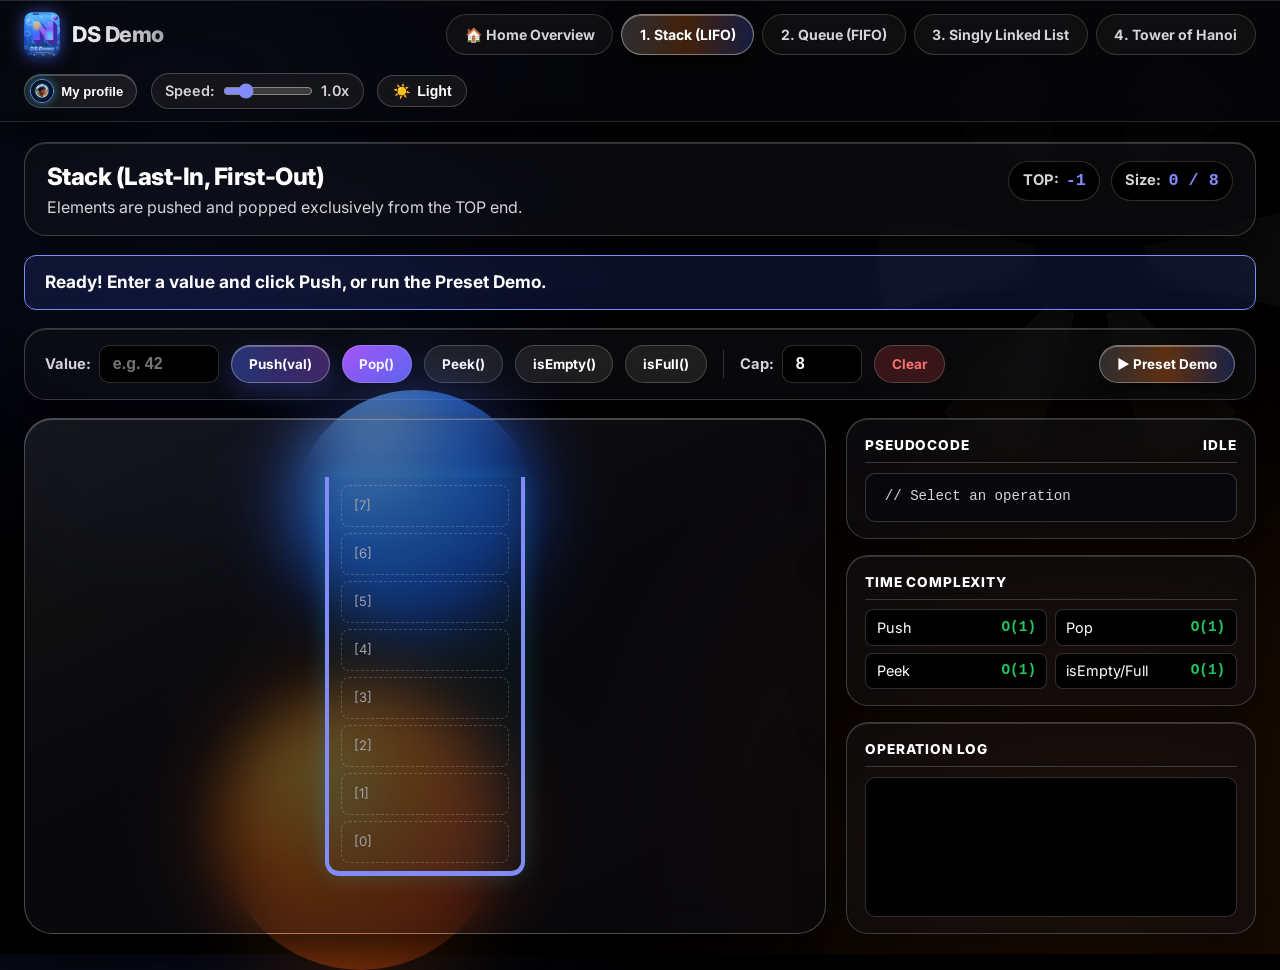
==== commit 2aba2ae4: "DS mini project" ====
--- a/dsa-lab.html
+++ b/dsa-lab.html
@@ -3,16 +3,16 @@
 <head>
   <meta charset="UTF-8">
   <meta name="viewport" content="width=device-width, initial-scale=1.0, viewport-fit=cover">
-  <meta name="theme-color" content="#0f5ad6">
+  <meta name="theme-color" content="#000000">
   <meta name="apple-mobile-web-app-capable" content="yes">
   <meta name="apple-mobile-web-app-status-bar-style" content="black-translucent">
   <meta name="apple-mobile-web-app-title" content="DS Demo">
   <meta name="application-name" content="DS Demo">
   <meta name="mobile-web-app-capable" content="yes">
-  <link rel="icon" type="image/png" sizes="32x32" href="assets/icons/favicon-32.png">
-  <link rel="icon" type="image/png" sizes="192x192" href="assets/icons/icon-192.png">
-  <link rel="apple-touch-icon" sizes="180x180" href="assets/icons/apple-touch-icon.png">
-  <link rel="manifest" href="manifest.json">
+  <link rel="icon" type="image/png" sizes="32x32" href="assets/icons/favicon-32.png?v=10">
+  <link rel="icon" type="image/png" sizes="192x192" href="assets/icons/icon-192.png?v=10">
+  <link rel="apple-touch-icon" sizes="180x180" href="assets/icons/apple-touch-icon.png?v=10">
+  <link rel="manifest" href="manifest.json?v=10">
   <title>DS Demo — Interactive DSA Lab</title>
   <link rel="preconnect" href="https://fonts.googleapis.com">
   <link rel="preconnect" href="https://fonts.gstatic.com" crossorigin>
@@ -569,16 +569,362 @@
     .hanoi-disc { height: 26px; border-radius: 13px; z-index: 3; display: flex; align-items: center; justify-content: center; color: #fff; font-weight: 800; font-size: 0.85rem; margin-bottom: 3px; transition: transform calc(0.3s / var(--speed-mult, 1)) ease; }
     .hanoi-disc.lifted { transform: translateY(-40px) scale(1.05); outline: 2px solid #fff; }
     .hanoi-rod-label { margin-top: 0.65rem; font-family: 'Orbitron', sans-serif; font-weight: 700; font-size: 0.95rem; }
+      /* CREATOR PROFILE MODAL */
+    .profile-btn-avatar {
+      width: 24px;
+      height: 24px;
+      border-radius: 50%;
+      object-fit: cover;
+      border: 1.5px solid var(--accent-primary, #22d3ee);
+      box-shadow: 0 0 8px rgba(34, 211, 238, 0.5);
+      flex-shrink: 0;
+    }
+    .creator-corner-badge {
+      display: inline-flex;
+      align-items: center;
+      gap: 0.45rem;
+      padding: 0.25rem 0.8rem 0.25rem 0.32rem;
+      border-radius: 999px;
+      background: rgba(167, 139, 250, 0.16);
+      border: 1px solid rgba(167, 139, 250, 0.55);
+      color: var(--text-primary, #f8fafc);
+      font-size: 0.82rem;
+      font-weight: 800;
+      white-space: nowrap;
+      cursor: pointer;
+      transition: all 0.25s ease;
+      user-select: none;
+    }
+    .creator-corner-badge:hover {
+      transform: translateY(-1px) scale(1.03);
+      background: rgba(167, 139, 250, 0.28);
+      border-color: var(--accent-primary, #22d3ee);
+      box-shadow: 0 0 18px rgba(34, 211, 238, 0.4);
+    }
+    .profile-modal-backdrop {
+      position: fixed; inset: 0; z-index: 2100;
+      background: rgba(3, 7, 20, 0.82);
+      backdrop-filter: blur(12px); -webkit-backdrop-filter: blur(12px);
+      display: flex; align-items: center; justify-content: center;
+      padding: 1.25rem;
+    }
+    .profile-modal-backdrop[hidden] { display: none !important; }
+    .profile-modal-card {
+      position: relative; width: 100%; max-width: 480px;
+      background: linear-gradient(165deg, rgba(14, 22, 54, 0.95), rgba(7, 11, 30, 0.98));
+      border: 1.5px solid rgba(34, 211, 238, 0.55);
+      border-radius: 24px; padding: 2.2rem 1.8rem 1.9rem;
+      box-shadow: 0 20px 50px rgba(0, 0, 0, 0.75), 0 0 35px rgba(45, 140, 255, 0.35);
+      text-align: center;
+    }
+    .profile-modal-close {
+      position: absolute; top: 1rem; right: 1rem;
+      width: 36px; height: 36px; border-radius: 50%;
+      border: 1px solid var(--border-color); background: var(--bg-tertiary);
+      color: var(--text-primary); font-size: 1.1rem; font-weight: 800;
+      cursor: pointer; display: flex; align-items: center; justify-content: center;
+    }
+    .profile-avatar-wrapper { margin: 0 auto 1.2rem; width: 154px; height: 154px; }
+    .profile-avatar-img {
+      width: 100%; height: 100%; object-fit: cover; border-radius: 50%;
+      box-shadow: 0 0 28px rgba(34, 211, 238, 0.65), 0 0 50px rgba(45, 140, 255, 0.4);
+    }
+    .profile-tag-pill {
+      display: inline-block;
+      background: linear-gradient(135deg, rgba(45, 140, 255, 0.2), rgba(34, 211, 238, 0.2));
+      border: 1px solid var(--accent-primary, #22d3ee);
+      color: var(--accent-primary, #22d3ee);
+      font-size: 0.92rem; font-weight: 800; letter-spacing: 0.04em;
+      text-transform: uppercase; padding: 0.35rem 1rem; border-radius: 999px;
+      margin-bottom: 1.1rem; box-shadow: 0 0 15px rgba(34, 211, 238, 0.3);
+    }
+    .profile-details-list {
+      display: flex; flex-direction: column; gap: 0.85rem; text-align: left;
+      background: rgba(255, 255, 255, 0.035);
+      border: 1px solid var(--border-color); border-radius: 16px;
+      padding: 1.25rem 1.4rem;
+    }
+    .profile-detail-item {
+      display: flex; flex-direction: column; gap: 0.18rem;
+      border-bottom: 1px dashed rgba(255, 255, 255, 0.08); padding-bottom: 0.65rem;
+    }
+    .profile-detail-item:last-child { border-bottom: none; padding-bottom: 0; }
+    .profile-label { font-size: 0.78rem; font-weight: 700; color: var(--text-muted); text-transform: uppercase; letter-spacing: 0.05em; }
+    .profile-val { font-size: 1.05rem; font-weight: 800; color: var(--text-primary); line-height: 1.35; }
+    .profile-val.highlight-name {
+      color: #ffffff; font-size: 1.2rem;
+      background: linear-gradient(90deg, #ffffff, var(--accent-primary, #22d3ee));
+      -webkit-background-clip: text; background-clip: text; -webkit-text-fill-color: transparent;
+    }
+    .profile-val.guidance-val { color: var(--accent-orange, #ff7a18); font-size: 1.08rem; }
+
+    /* ==========================================================================
+       OBSIDIAN FROSTED GLASS + 3D AMBIENT ORBS UI (Unified Across All Pages)
+       ========================================================================== */
+    :root[data-theme="dark"] {
+      --bg-primary: #000000;
+      --bg-secondary: rgba(16, 16, 20, 0.56);
+      --bg-tertiary: rgba(255, 255, 255, 0.08);
+      --bg-canvas: rgba(18, 18, 24, 0.52);
+      --text-primary: #ffffff;
+      --text-secondary: #d4d4d8;
+      --text-muted: #a1a1aa;
+      --border-color: rgba(255, 255, 255, 0.18);
+      --accent-primary: #818cf8;
+      --accent-blue: #4f6cff;
+      --accent-secondary: #a855f7;
+      --accent-orange: #f97316;
+      --accent-hover: #6366f1;
+      --info-bg: rgba(79, 108, 255, 0.14);
+      --node-bg: rgba(14, 14, 20, 0.88);
+      --node-border: rgba(255, 255, 255, 0.34);
+      --code-bg: rgba(9, 9, 13, 0.88);
+      --code-highlight: rgba(249, 115, 22, 0.22);
+      --shadow: 0 24px 60px rgba(0, 0, 0, 0.82), inset 0 1px 0 rgba(255, 255, 255, 0.14);
+    }
+
+    :root[data-theme="dark"] body {
+      background-color: #000000;
+      background-image:
+        radial-gradient(circle at 14% 12%, rgba(79, 108, 255, 0.14) 0%, transparent 38%),
+        radial-gradient(circle at 86% 88%, rgba(249, 115, 22, 0.14) 0%, transparent 40%);
+      background-size: 100% 100%, 100% 100%;
+    }
+
+    body {
+      position: relative;
+      overflow-x: hidden;
+    }
+
+    /* Subtle Geometric 6-Arm Starburst Watermark */
+    body::before {
+      content: "";
+      position: fixed;
+      top: 40px;
+      right: -30px;
+      width: 440px;
+      height: 440px;
+      pointer-events: none;
+      z-index: 0;
+      opacity: 0.04;
+      background: conic-gradient(
+        from 0deg,
+        transparent 0deg 16deg, #fff 16deg 44deg, transparent 44deg 76deg,
+        #fff 76deg 104deg, transparent 104deg 136deg, #fff 136deg 164deg,
+        transparent 164deg 196deg, #fff 196deg 224deg, transparent 224deg 256deg,
+        #fff 256deg 284deg, transparent 284deg 316deg, #fff 316deg 344deg,
+        transparent 344deg 360deg
+      );
+      -webkit-mask: radial-gradient(circle, transparent 0 18%, #000 18% 68%, transparent 68%);
+      mask: radial-gradient(circle, transparent 0 18%, #000 18% 68%, transparent 68%);
+    }
+
+    :root[data-theme="light"] body::before {
+      opacity: 0.03;
+      filter: invert(1);
+    }
+
+    header, main {
+      position: relative;
+      z-index: 1;
+    }
+
+    :root[data-theme="dark"] header {
+      background: rgba(8, 8, 10, 0.72);
+      backdrop-filter: blur(22px) saturate(140%);
+      -webkit-backdrop-filter: blur(22px) saturate(140%);
+      border-bottom: 1px solid rgba(255, 255, 255, 0.14);
+    }
+
+    .brand {
+      font-family: 'Inter', system-ui, sans-serif;
+      font-style: normal;
+      font-weight: 800;
+      letter-spacing: -0.02em;
+      background: linear-gradient(95deg, #ffffff 0%, #e4e4e7 55%, #a1a1aa 100%);
+      -webkit-background-clip: text;
+      background-clip: text;
+      color: transparent;
+      filter: none;
+    }
+
+    .tab-btn {
+      font-family: 'Inter', system-ui, sans-serif;
+      background: rgba(255, 255, 255, 0.04);
+      backdrop-filter: blur(12px);
+      -webkit-backdrop-filter: blur(12px);
+      border: 1px solid rgba(255, 255, 255, 0.16);
+      font-weight: 700;
+    }
+
+    .tab-btn:hover {
+      border-color: rgba(255, 255, 255, 0.45);
+      box-shadow: 0 4px 16px rgba(0, 0, 0, 0.4);
+    }
+
+    .tab-btn.active {
+      background: linear-gradient(90deg, rgba(255, 255, 255, 0.16), rgba(249, 115, 22, 0.25), rgba(79, 108, 255, 0.24));
+      color: #ffffff;
+      border-color: rgba(255, 255, 255, 0.4);
+      box-shadow: inset 0 1px 0 rgba(255, 255, 255, 0.32), 0 8px 22px rgba(0, 0, 0, 0.5);
+    }
+
+    .speed-control,
+    .theme-btn {
+      background: rgba(255, 255, 255, 0.06);
+      backdrop-filter: blur(14px);
+      -webkit-backdrop-filter: blur(14px);
+      border: 1px solid rgba(255, 255, 255, 0.2);
+    }
+
+    .demo-header,
+    .controls-panel,
+    .panel {
+      backdrop-filter: blur(24px) saturate(145%);
+      -webkit-backdrop-filter: blur(24px) saturate(145%);
+      border-radius: 22px;
+      border: 1px solid rgba(255, 255, 255, 0.2);
+      box-shadow: 0 20px 48px rgba(0, 0, 0, 0.55), inset 0 1px 0 rgba(255, 255, 255, 0.16);
+    }
+
+    .demo-header h1 {
+      font-family: 'Inter', system-ui, sans-serif;
+      font-weight: 800;
+      letter-spacing: -0.02em;
+      color: var(--text-primary);
+    }
+
+    .panel-title {
+      font-family: 'Inter', system-ui, sans-serif;
+      font-weight: 800;
+      letter-spacing: 0.06em;
+      color: var(--text-primary);
+    }
+
+    .btn {
+      font-family: 'Inter', system-ui, sans-serif;
+      font-weight: 700;
+      border: 1px solid rgba(255, 255, 255, 0.2);
+      backdrop-filter: blur(12px);
+      -webkit-backdrop-filter: blur(12px);
+    }
+
+    .btn:hover:not(:disabled) {
+      border-color: rgba(255, 255, 255, 0.48);
+      box-shadow: 0 8px 22px rgba(0, 0, 0, 0.55);
+    }
+
+    .btn-primary {
+      background: linear-gradient(90deg, rgba(79, 108, 255, 0.42), rgba(168, 85, 247, 0.35));
+      border: 1px solid rgba(255, 255, 255, 0.34);
+      box-shadow: inset 0 1px 0 rgba(255, 255, 255, 0.28), 0 10px 24px rgba(79, 108, 255, 0.25);
+    }
+
+    .btn-demo {
+      background: linear-gradient(90deg, rgba(255, 255, 255, 0.14), rgba(249, 115, 22, 0.34), rgba(79, 108, 255, 0.24));
+      border: 1px solid rgba(255, 255, 255, 0.34);
+      box-shadow: inset 0 1px 0 rgba(255, 255, 255, 0.32), 0 10px 28px rgba(0, 0, 0, 0.55);
+    }
+
+    /* 3D Glowing Orbs Refracting Through Frosted Smoked-Glass Visualizer Canvas */
+    .workspace-grid {
+      position: relative;
+      isolation: isolate;
+    }
+
+    .workspace-grid::before,
+    .workspace-grid::after {
+      content: "";
+      position: absolute;
+      border-radius: 50%;
+      pointer-events: none;
+      z-index: 0;
+    }
+
+    .workspace-grid::before {
+      width: 240px;
+      height: 240px;
+      top: -28px;
+      left: 22%;
+      background: radial-gradient(circle at 34% 28%, #93c5fd 0%, #3b82f6 38%, #1d4ed8 74%, #0c1445 100%);
+      box-shadow: 0 0 80px rgba(79, 108, 255, 0.55);
+      opacity: 0.72;
+    }
+
+    .workspace-grid::after {
+      width: 280px;
+      height: 280px;
+      bottom: -36px;
+      left: 16%;
+      background: radial-gradient(circle at 35% 32%, #fef08a 0%, #fb923c 34%, #ea580c 70%, #7c2d12 100%);
+      box-shadow: 0 0 90px rgba(249, 115, 22, 0.52);
+      opacity: 0.74;
+    }
+
+    :root[data-theme="light"] .workspace-grid::before,
+    :root[data-theme="light"] .workspace-grid::after {
+      opacity: 0.22;
+    }
+
+    .viz-canvas,
+    .side-panels {
+      position: relative;
+      z-index: 1;
+    }
+
+    :root[data-theme="dark"] .viz-canvas {
+      background: linear-gradient(155deg, rgba(255, 255, 255, 0.08) 0%, rgba(16, 16, 22, 0.56) 45%, rgba(10, 10, 14, 0.74) 100%);
+      backdrop-filter: blur(28px) saturate(150%);
+      -webkit-backdrop-filter: blur(28px) saturate(150%);
+      border: 1px solid rgba(255, 255, 255, 0.26);
+      border-radius: 28px;
+      box-shadow: 0 30px 70px rgba(0, 0, 0, 0.85), inset 0 1px 0 rgba(255, 255, 255, 0.25);
+    }
+
+    :root[data-theme="dark"] .profile-modal-card {
+      background: linear-gradient(155deg, rgba(255, 255, 255, 0.09) 0%, rgba(16, 16, 22, 0.72) 50%, rgba(10, 10, 14, 0.86) 100%);
+      backdrop-filter: blur(28px) saturate(150%);
+      -webkit-backdrop-filter: blur(28px) saturate(150%);
+      border: 1px solid rgba(255, 255, 255, 0.28);
+      border-radius: 28px;
+      box-shadow: 0 32px 72px rgba(0, 0, 0, 0.9), inset 0 1px 0 rgba(255, 255, 255, 0.26);
+    }
+
+    .creator-corner-badge {
+      background: rgba(255, 255, 255, 0.08);
+      backdrop-filter: blur(14px);
+      -webkit-backdrop-filter: blur(14px);
+      border: 1px solid rgba(255, 255, 255, 0.22);
+      box-shadow: inset 0 1px 0 rgba(255, 255, 255, 0.22);
+    }
+
+    .profile-val {
+      font-family: 'Inter', system-ui, sans-serif;
+    }
+
+    @media (max-width: 720px) {
+      .workspace-grid::before {
+        width: 170px;
+        height: 170px;
+        left: 14%;
+      }
+      .workspace-grid::after {
+        width: 210px;
+        height: 210px;
+        left: 10%;
+      }
+    }
   </style>
 </head>
 <body>
   <header>
     <div class="brand">
-      <span class="brand-badge">DSA LAB</span>
-      <span>TheBitForge</span>
+      <img src="assets/icons/app-icon.png?v=10" alt="DS Demo App Icon" style="width:36px;height:45px;object-fit:contain;border-radius:8px;filter:drop-shadow(0 0 8px rgba(79,108,255,0.6));">
+      <span>DS Demo</span>
     </div>
 
     <nav class="tabs" role="tablist" aria-label="Data Structure Demos">
+      <a class="tab-btn" href="index.html" style="text-decoration:none;">🏠 Home Overview</a>
       <button class="tab-btn active" role="tab" aria-selected="true" id="tab-stack" onclick="switchTab('stack')">1. Stack (LIFO)</button>
       <button class="tab-btn" role="tab" aria-selected="false" id="tab-queue" onclick="switchTab('queue')">2. Queue (FIFO)</button>
       <button class="tab-btn" role="tab" aria-selected="false" id="tab-sll" onclick="switchTab('sll')">3. Singly Linked List</button>
@@ -586,6 +932,7 @@
     </nav>
 
     <div class="global-controls">
+      <button type="button" class="creator-corner-badge open-profile-modal" title="View Naveen K Profile"><img src="assets/profile/naveen-profile.png" alt="My Profile Photo" class="profile-btn-avatar"><span>My profile</span></button>
       <div class="speed-control">
         <label for="speed-slider">Speed:</label>
         <input type="range" id="speed-slider" min="0.5" max="3" step="0.25" value="1" oninput="updateSpeed(this.value)">
@@ -1309,6 +1656,52 @@
       window.addEventListener("load", () => navigator.serviceWorker.register("/sw.js").catch(() => {}));
     }
   </script>
+  <!-- ========================================================================
+       CREATOR PROFILE MODAL ("Build by Naveen K")
+       ======================================================================== -->
+  <div id="creator-profile-modal" class="profile-modal-backdrop" role="dialog" aria-modal="true" aria-labelledby="profile-title" hidden>
+    <div class="profile-modal-card">
+      <button type="button" id="close-profile-modal" class="profile-modal-close" aria-label="Close Profile">✕</button>
+
+      <div class="profile-avatar-wrapper">
+        <img src="assets/profile/naveen-profile.png" alt="Naveena Kanakannanavar Profile Photo" class="profile-avatar-img">
+      </div>
+
+      <div class="profile-tag-pill" id="profile-title">Data Structure mini project</div>
+
+      <div class="profile-details-list">
+        <div class="profile-detail-item">
+          <span class="profile-label">Name</span>
+          <span class="profile-val highlight-name">Naveena Kanakannanavar</span>
+        </div>
+
+        <div class="profile-detail-item">
+          <span class="profile-label">USN</span>
+          <span class="profile-val" style="font-family: monospace; letter-spacing: 0.05em; color: var(--accent-primary, #22d3ee);">1GA25AI030</span>
+        </div>
+
+        <div class="profile-detail-item">
+          <span class="profile-label">Branch</span>
+          <span class="profile-val">Artificial Intelligence and Machine Learning</span>
+        </div>
+
+        <div class="profile-detail-item">
+          <span class="profile-label">Under the guidance of</span>
+          <span class="profile-val guidance-val">Prof. Christlin Shanuja</span>
+        </div>
+      </div>
+    </div>
+  </div>
+  <script>
+    document.addEventListener("DOMContentLoaded", function() {
+      const pBtns = document.querySelectorAll(".open-profile-modal");
+      const pModal = document.getElementById("creator-profile-modal");
+      const pClose = document.getElementById("close-profile-modal");
+      pBtns.forEach(btn => btn.addEventListener("click", () => { if (pModal) pModal.hidden = false; }));
+      if (pClose && pModal) pClose.addEventListener("click", () => { pModal.hidden = true; });
+      if (pModal) pModal.addEventListener("click", (e) => { if (e.target === pModal) pModal.hidden = true; });
+    });
+  </script>
 </body>
 </html>
 
